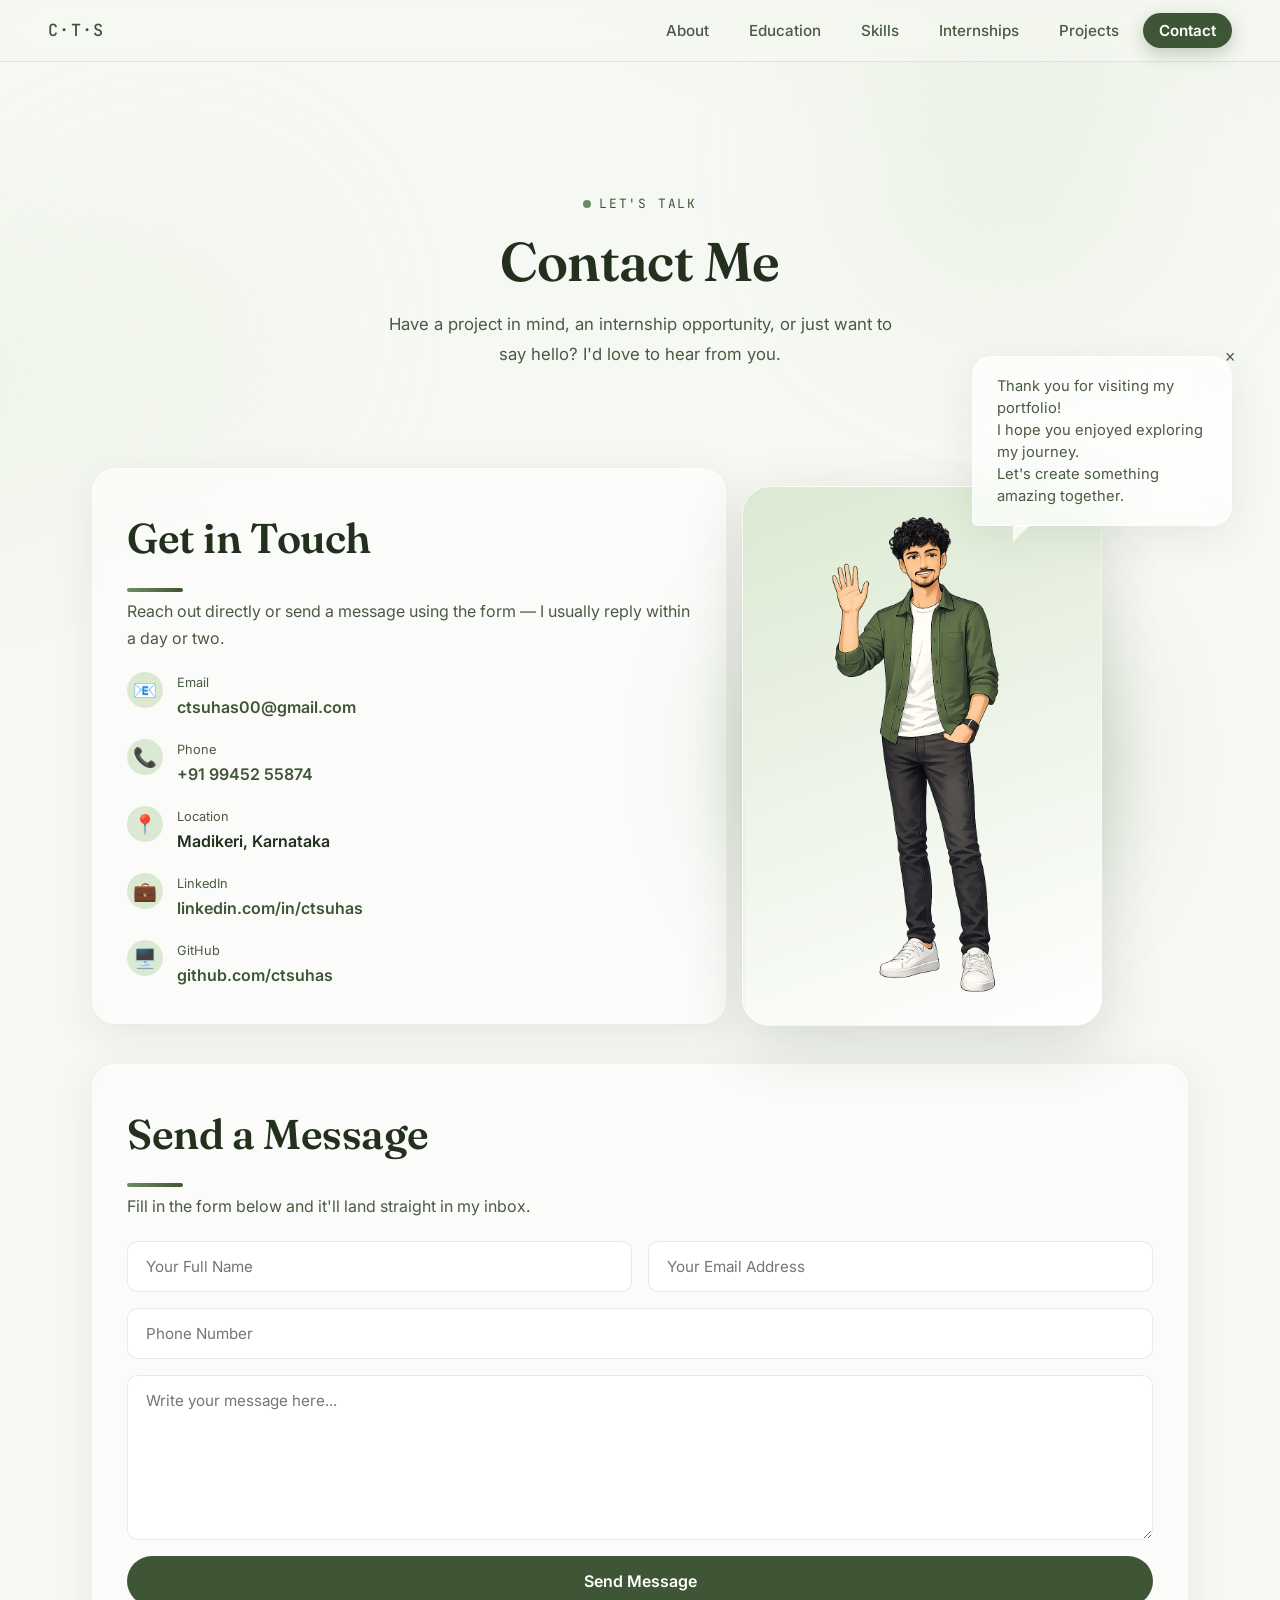
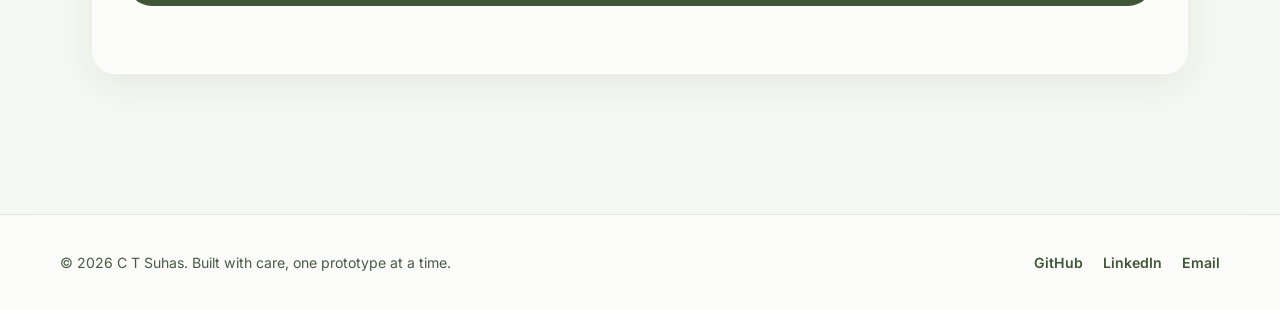
==== contact.html @ 62b06393 "Initial portfolio deployment" ====
<!DOCTYPE html>
<html lang="en">
<head>
<meta charset="UTF-8">
<meta name="viewport" content="width=device-width, initial-scale=1.0">
<meta name="description" content="Get in touch with C T Suhas.">
<title>Contact — C T Suhas</title>

<link rel="preconnect" href="https://fonts.googleapis.com">
<link rel="preconnect" href="https://fonts.gstatic.com" crossorigin>
<link href="https://fonts.googleapis.com/css2?family=Fraunces:opsz,wght@9..144,300;9..144,500;9..144,600;9..144,700&family=Inter:wght@300;400;500;600;700&family=JetBrains+Mono:wght@400;500&display=swap" rel="stylesheet">

<link rel="stylesheet" href="style.css">

<link rel="preload" as="image" href="assets/images/Contact%20Section.png">
</head>
<body>

<div class="scroll-progress" id="scrollProgress"></div>

<!-- FIXED NAVBAR -->
<nav class="navbar" id="navbar">
  <a href="index.html" class="logo">C·T·S</a>

  <button class="nav-toggle" id="navToggle" aria-label="Toggle navigation" aria-expanded="false">
    <span></span><span></span><span></span>
  </button>

  <ul class="nav-links" id="navLinks">
    <li><a href="index.html#about">About</a></li>
    <li><a href="index.html#education">Education</a></li>
    <li><a href="index.html#skills">Skills</a></li>
    <li><a href="index.html#internships">Internships</a></li>
    <li><a href="index.html#projects">Projects</a></li>
    <li><a href="contact.html" class="nav-cta active">Contact</a></li>
  </ul>
</nav>

<header class="hero" style="min-height:52vh; padding-top:150px;">
  <div class="hero-orbs" aria-hidden="true">
    <span class="orb orb-1"></span>
    <span class="orb orb-2"></span>
  </div>
  <div style="position:relative; z-index:1; text-align:center; max-width:700px; margin:0 auto;">
    <p class="eyebrow" style="justify-content:center;">Let's talk</p>
    <h1 class="hero-name" style="font-size:clamp(2.2rem, 5vw, 3.4rem);">Contact Me</h1>
    <p class="hero-intro" style="margin:0 auto;">
      Have a project in mind, an internship opportunity, or just want to say hello?
      I'd love to hear from you.
    </p>
  </div>
</header>

<main class="container" style="padding-bottom:80px;">
  <div class="contact-layout">

    <!-- ROW 1: contact details on the left, avatar illustration on the right -->
    <div class="contact-top-grid">

      <section class="contact-info-card reveal">
        <h2 class="section-title" style="margin-bottom:6px;">Get in Touch</h2>
        <p>Reach out directly or send a message using the form — I usually reply within a day or two.</p>

        <div class="contact-info-list">
          <div class="contact-info-item">
            <span class="contact-info-icon">📧</span>
            <div>
              <div style="font-size:0.8rem; color:var(--forest-soft);">Email</div>
              <a href="mailto:ctsuhas00@gmail.com">ctsuhas00@gmail.com</a>
            </div>
          </div>

          <div class="contact-info-item">
            <span class="contact-info-icon">📞</span>
            <div>
              <div style="font-size:0.8rem; color:var(--forest-soft);">Phone</div>
              <a href="tel:+919945255874">+91 99452 55874</a>
            </div>
          </div>

          <div class="contact-info-item">
            <span class="contact-info-icon">📍</span>
            <div>
              <div style="font-size:0.8rem; color:var(--forest-soft);">Location</div>
              <span style="font-weight:600;">Madikeri, Karnataka</span>
            </div>
          </div>

          <div class="contact-info-item">
            <span class="contact-info-icon">💼</span>
            <div>
              <div style="font-size:0.8rem; color:var(--forest-soft);">LinkedIn</div>
              <a href="https://linkedin.com/" target="_blank">linkedin.com/in/ctsuhas</a>
            </div>
          </div>

          <div class="contact-info-item">
            <span class="contact-info-icon">🖥️</span>
            <div>
              <div style="font-size:0.8rem; color:var(--forest-soft);">GitHub</div>
              <a href="https://github.com/" target="_blank">github.com/ctsuhas</a>
            </div>
          </div>
        </div>
      </section>

      <!-- CONTACT AVATAR SYSTEM — fully independent from the Hero avatar -->
      <div class="contact-avatar-col">
        <div class="contact-avatar" id="contactAvatar">
          <div class="contact-avatar-glow" aria-hidden="true"></div>

          <div class="contact-avatar-bubble" id="contactAvatarBubble" role="status" aria-live="polite">
            <div class="contact-avatar-bubble-float">
              <button class="contact-avatar-bubble-close" id="contactAvatarBubbleClose" aria-label="Close message">&times;</button>
              <p>Thank you for visiting my portfolio!<br>I hope you enjoyed exploring my journey.<br>Let's create something amazing together.</p>
            </div>
          </div>

          <div class="contact-avatar-frame">
            <img src="assets/images/Contact%20Section.png" class="contact-avatar-img" alt="C T Suhas illustrated avatar waving goodbye">
          </div>
        </div>

        <button class="contact-avatar-mobile-toggle" id="contactAvatarMobileToggle" aria-label="Show guide message">
          <img src="assets/images/Contact%20Section.png" alt="C T Suhas avatar" class="contact-avatar-mobile-img">
        </button>
      </div>

    </div>

    <!-- ROW 2: message form, full width -->
    <section class="contact-form-card full-width reveal">
      <h2 class="section-title" style="margin-bottom:6px;">Send a Message</h2>
      <p>Fill in the form below and it'll land straight in my inbox.</p>

      <form
        action="https://formspree.io/f/mdavabdr"
        method="POST"
        class="contact-form"
        id="contactForm">

        <div class="form-row">
          <input type="text" name="name" placeholder="Your Full Name" required>
          <input type="email" name="email" placeholder="Your Email Address" required>
        </div>

        <input type="tel" name="phone" placeholder="Phone Number" required>

        <textarea name="message" rows="7" placeholder="Write your message here..." required></textarea>

        <button type="submit">Send Message</button>
        <p class="form-status" id="formStatus"></p>
      </form>
    </section>

  </div>
</main>

<footer class="site-footer">
  <div class="footer-inner">
    <p>&copy; <span id="year"></span> C T Suhas. Built with care, one prototype at a time.</p>
    <div class="footer-socials">
      <a href="https://github.com/" target="_blank" aria-label="GitHub">GitHub</a>
      <a href="https://linkedin.com/" target="_blank" aria-label="LinkedIn">LinkedIn</a>
      <a href="mailto:ctsuhas00@gmail.com" aria-label="Email">Email</a>
    </div>
  </div>
</footer>

<button class="back-to-top" id="backToTop" aria-label="Back to top">↑</button>

<script src="script.js"></script>
<script>
  // Contact-form submit feedback (progressive enhancement — form still works without JS)
  const form = document.getElementById('contactForm');
  const status = document.getElementById('formStatus');
  if (form && status){
    form.addEventListener('submit', () => {
      status.textContent = 'Sending your message…';
    });
  }
</script>
</body>
</html>
---- style.css ----
/* =====================================================================
   C T SUHAS — PORTFOLIO
   Design tokens: soft sage green + off-white, subtle glassmorphism.
   Display face: Fraunces (editorial serif, used sparingly for headings)
   Body/UI face: Inter | Utility/label face: JetBrains Mono
===================================================================== */

:root{
  /* -- palette -- */
  --bg:            #F6F8F3;
  --bg-deep:       #EAF0E3;
  --surface:       #FFFFFF;
  --glass:         rgba(255,255,255,0.55);
  --glass-strong:  rgba(255,255,255,0.72);
  --glass-border:  rgba(255,255,255,0.65);

  --forest:        #22301D;   /* primary text */
  --forest-soft:   #4A5A43;   /* secondary text */
  --sage:          #6E8C63;   /* primary accent */
  --sage-deep:     #3F5636;   /* deep accent / hover */
  --sage-pale:     #DCE9D2;   /* pale fill */
  --sage-mist:     #EFF5E9;   /* faint fill */

  --line:          rgba(34,48,29,0.10);

  /* -- type -- */
  --font-display: 'Fraunces', serif;
  --font-body: 'Inter', sans-serif;
  --font-mono: 'JetBrains Mono', monospace;

  /* -- layout -- */
  --radius-lg: 24px;
  --radius-md: 16px;
  --radius-sm: 10px;
  --shadow-soft: 0 10px 40px rgba(34,48,29,0.08);
  --shadow-lift: 0 20px 60px rgba(34,48,29,0.14);
  --ease: cubic-bezier(0.22, 1, 0.36, 1);
}

/* =========================
   RESET & BASE
========================= */
*, *::before, *::after{
  margin:0; padding:0; box-sizing:border-box;
}

html{
  scroll-behavior:smooth;
}

body{
  font-family:var(--font-body);
  background:
    radial-gradient(1100px 600px at 85% -10%, var(--bg-deep) 0%, transparent 60%),
    radial-gradient(900px 500px at -10% 20%, var(--sage-mist) 0%, transparent 55%),
    var(--bg);
  color:var(--forest);
  line-height:1.7;
  -webkit-font-smoothing:antialiased;
  overflow-x:hidden;
}

img{ max-width:100%; display:block; }
a{ color:inherit; }
ul{ list-style:none; }

::selection{ background:var(--sage-pale); color:var(--forest); }

:focus-visible{
  outline:2px solid var(--sage-deep);
  outline-offset:3px;
  border-radius:4px;
}

@media (prefers-reduced-motion: reduce){
  *{ animation-duration:0.001ms !important; animation-iteration-count:1 !important; transition-duration:0.001ms !important; scroll-behavior:auto !important; }
}

h1,h2,h3,h4{
  font-family:var(--font-display);
  color:var(--forest);
  font-weight:600;
  letter-spacing:-0.01em;
}

p{ color:var(--forest-soft); }

/* =========================
   SCROLL PROGRESS BAR
========================= */
.scroll-progress{
  position:fixed;
  top:0; left:0;
  height:3px;
  width:0%;
  background:linear-gradient(90deg, var(--sage), var(--sage-deep));
  z-index:2000;
  transition:width 0.1s linear;
}

/* =========================
   NAVBAR
========================= */
.navbar{
  position:fixed;
  top:0; left:0; right:0;
  z-index:1000;
  display:flex;
  align-items:center;
  justify-content:space-between;
  padding:16px 48px;
  background:rgba(246,248,243,0.65);
  backdrop-filter:blur(16px) saturate(140%);
  -webkit-backdrop-filter:blur(16px) saturate(140%);
  border-bottom:1px solid var(--line);
  transition:padding 0.3s var(--ease), background 0.3s var(--ease), box-shadow 0.3s var(--ease);
}

.navbar.scrolled{
  padding:10px 48px;
  box-shadow:var(--shadow-soft);
}

.logo{
  font-family:var(--font-mono);
  font-weight:500;
  font-size:1.05rem;
  letter-spacing:0.08em;
  color:var(--sage-deep);
  text-decoration:none;
}

.nav-links{
  display:flex;
  align-items:center;
  gap:8px;
}

.nav-links li a{
  position:relative;
  text-decoration:none;
  font-weight:500;
  font-size:0.95rem;
  color:var(--forest-soft);
  padding:8px 16px;
  border-radius:100px;
  transition:color 0.25s var(--ease), background 0.25s var(--ease);
}

.nav-links li a:hover{
  color:var(--forest);
  background:var(--glass-strong);
}

.nav-links li a.active{
  color:var(--sage-deep);
  background:var(--sage-pale);
}

.nav-cta{
  background:var(--sage-deep) !important;
  color:#fff !important;
  font-weight:600 !important;
  box-shadow:0 6px 18px rgba(63,86,54,0.28);
}

.nav-cta:hover{
  background:var(--forest) !important;
  transform:translateY(-1px);
}

.nav-toggle{
  display:none;
  flex-direction:column;
  gap:5px;
  background:none;
  border:none;
  cursor:pointer;
  padding:6px;
}

.nav-toggle span{
  width:22px; height:2px;
  background:var(--forest);
  border-radius:2px;
  transition:0.3s var(--ease);
}

/* =========================
   HERO
========================= */
.hero{
  position:relative;
  min-height:100vh;
  display:flex;
  flex-direction:column;
  justify-content:center;
  padding:140px 48px 60px;
  overflow:hidden;
}

.hero-orbs{
  position:absolute;
  inset:0;
  z-index:0;
  pointer-events:none;
}

.orb{
  position:absolute;
  border-radius:50%;
  filter:blur(70px);
  opacity:0.55;
  animation:float 16s ease-in-out infinite;
}

.orb-1{
  width:420px; height:420px;
  background:radial-gradient(circle, var(--sage-pale), transparent 70%);
  top:-10%; right:5%;
}

.orb-2{
  width:340px; height:340px;
  background:radial-gradient(circle, var(--sage-mist), transparent 70%);
  bottom:-5%; left:0%;
  animation-delay:-6s;
}

.orb-3{
  width:260px; height:260px;
  background:radial-gradient(circle, rgba(110,140,99,0.25), transparent 70%);
  top:40%; left:40%;
  animation-delay:-10s;
}

@keyframes float{
  0%,100%{ transform:translate(0,0) scale(1); }
  50%{ transform:translate(30px,-30px) scale(1.08); }
}

.hero-inner{
  position:relative;
  z-index:1;
  max-width:1200px;
  margin:0 auto;
  width:100%;
  display:grid;
  grid-template-columns:1.15fr 0.85fr;
  gap:64px;
  align-items:center;
}

.eyebrow{
  font-family:var(--font-mono);
  font-size:0.8rem;
  letter-spacing:0.14em;
  text-transform:uppercase;
  color:var(--sage-deep);
  margin-bottom:18px;
  display:inline-flex;
  align-items:center;
  gap:8px;
}

.eyebrow::before{
  content:'';
  width:8px; height:8px;
  border-radius:50%;
  background:var(--sage);
  display:inline-block;
}

.hero-name{
  font-size:clamp(2.6rem, 6vw, 4.6rem);
  line-height:1.05;
  margin-bottom:20px;
}

.hero-role{
  font-family:var(--font-mono);
  font-size:1.15rem;
  color:var(--sage-deep);
  margin-bottom:26px;
  min-height:1.6em;
}

.cursor-blink{
  animation:blink 0.9s step-end infinite;
  color:var(--sage-deep);
}

@keyframes blink{
  50%{ opacity:0; }
}

.hero-intro{
  max-width:520px;
  font-size:1.05rem;
  line-height:1.75;
  color:var(--forest-soft);
  margin-bottom:38px;
}

.hero-actions{
  display:flex;
  flex-wrap:wrap;
  gap:14px;
  margin-bottom:52px;
}

.btn{
  display:inline-flex;
  align-items:center;
  justify-content:center;
  text-decoration:none;
  font-weight:600;
  font-size:0.95rem;
  padding:14px 28px;
  border-radius:100px;
  transition:transform 0.25s var(--ease), box-shadow 0.25s var(--ease), background 0.25s var(--ease), color 0.25s var(--ease);
}

.btn-primary{
  background:var(--sage-deep);
  color:#fff;
  box-shadow:0 12px 30px rgba(63,86,54,0.30);
}
.btn-primary:hover{ transform:translateY(-2px); box-shadow:0 16px 36px rgba(63,86,54,0.38); }

.btn-ghost{
  background:var(--glass-strong);
  color:var(--forest);
  border:1px solid var(--glass-border);
  backdrop-filter:blur(10px);
}
.btn-ghost:hover{ background:var(--surface); transform:translateY(-2px); }

.btn-outline{
  background:transparent;
  color:var(--sage-deep);
  border:1.5px solid var(--sage);
}
.btn-outline:hover{ background:var(--sage-pale); transform:translateY(-2px); }

.hero-stats{
  display:flex;
  flex-wrap:wrap;
  gap:34px;
}

.stat{
  display:flex;
  flex-direction:column;
  align-items:flex-start;
  gap:2px;
}

.stat-icon{
  font-size:1.3rem;
  line-height:1;
  margin-bottom:6px;
  display:block;
}

.stat-num{
  display:block;
  font-family:var(--font-display);
  font-size:2.2rem;
  font-weight:600;
  color:var(--sage-deep);
  letter-spacing:-0.01em;
}

.stat-num::after{
  content:'+';
  color:var(--sage);
}

.stat-label{
  font-size:0.82rem;
  color:var(--forest-soft);
  text-transform:uppercase;
  letter-spacing:0.05em;
}

.hero-visual{
  display:flex;
  justify-content:center;
  position:relative;
}

/* Decorative layer behind the hero avatar — subtle embedded-systems motifs
   in the existing sage palette. Purely ambient; never competes with the
   illustration for attention. */
.hero-visual-deco{
  position:absolute;
  inset:-8% -14%;
  z-index:0;
  pointer-events:none;
}

.deco-dots{
  position:absolute;
  right:2%;
  bottom:10%;
  width:64px; height:64px;
  background-image:radial-gradient(var(--sage) 1.6px, transparent 1.6px);
  background-size:12px 12px;
  opacity:0.28;
}

.deco-icon{
  position:absolute;
  color:var(--sage);
  opacity:0.32;
  animation:decoFloat 8s ease-in-out infinite;
}

.deco-chip{ width:34px; height:34px; top:8%; left:2%; animation-delay:-1s; }
.deco-code{ width:26px; height:26px; top:46%; left:-6%; animation-delay:-4s; }
.deco-gear{ width:30px; height:30px; bottom:24%; right:0%; animation-delay:-2.5s; }

@keyframes decoFloat{
  0%,100%{ transform:translateY(0) rotate(0deg); }
  50%{ transform:translateY(-10px) rotate(4deg); }
}

.deco-curve{
  position:absolute;
  top:12%;
  right:14%;
  width:70px; height:50px;
  border-left:1.5px dashed var(--sage);
  border-bottom:1.5px dashed var(--sage);
  border-radius:0 0 0 40px;
  opacity:0.25;
}

/* =====================================================================
   HERO AVATAR SYSTEM
   Fully independent of the Contact avatar below — different classes,
   different IDs, different behavior (this one docks into a floating
   assistant on scroll; Contact's never does). Editing anything in this
   block cannot affect the Contact avatar and vice versa.
===================================================================== */
.hero-avatar{
  position:absolute;
  left:-50%;
  top:-320px;
  bottom:60px;
  width:830px;
  transition:all 0.5s var(--ease);
  z-index:500;
}

/* Soft blurred glow behind the illustration, using the existing sage palette */
.hero-avatar-glow{
  position:absolute;
  left:60%;
  top:110%;
  width:90%;
  aspect-ratio:1/1;
  transform:translate(-50%, -50%);
  background:radial-gradient(circle, var(--sage-pale) 0%, var(--sage) 35%, transparent 72%);
  filter:blur(70px);
  opacity:0.55;
  z-index:0;
  pointer-events:none;
  animation:heroGlowPulse 7s ease-in-out infinite;
}

@keyframes heroGlowPulse{
  0%,100%{ opacity:0.45; transform:translate(-50%, -50%) scale(1); }
  50%{ opacity:0.6; transform:translate(-50%, -50%) scale(1.08); }
}

/* Transparent frame — no visible card/rectangle behind the illustration,
   it blends straight into the page as requested */
.hero-avatar-frame{
  position:relative;
  z-index:1;
  width:100%;
  aspect-ratio:2/2.7;
  overflow:hidden;
  animation:heroAvatarFloat 6s ease-in-out infinite;
}

.hero-avatar-img{
  width:100%;
  height:100%;
  object-fit:contain;
  object-position:center 8%;
}

@keyframes heroAvatarFloat{
  0%,100%{ transform:translateY(0); }
  50%{ transform:translateY(-8px); }
}

/* Docked / floating state — added by JS once the hero scrolls out of view */
.hero-avatar.is-docked{
  position:fixed;
  right:24px;
  bottom:104px;
  width:120px;
}

.hero-avatar.is-docked .hero-avatar-frame{
  aspect-ratio:1/1;
  border-radius:50%;
  background:linear-gradient(160deg, var(--sage-pale), var(--surface));
  box-shadow:var(--shadow-lift);
}

.hero-avatar.is-docked .hero-avatar-glow{
  opacity:0.4;
}

/* Speech bubble — sits beside the avatar's head (upper-right), premium
   glassmorphism, small tail pointing back at the avatar */
.hero-avatar-bubble{
  position:absolute;
  left:62%;
  top:14%;
  z-index:600;
  width:270px;
  background:var(--glass-strong);
  backdrop-filter:blur(16px) saturate(140%);
  -webkit-backdrop-filter:blur(16px) saturate(140%);
  border:1px solid var(--glass-border);
  border-radius:26px 26px 26px 6px;
  padding:20px 26px;
  box-shadow:var(--shadow-soft);
  font-size:1rem;
  line-height:1.5;
  color:var(--forest);
  opacity:0;
  transform:translateY(10px);
  transition:opacity 0.4s var(--ease), transform 0.4s var(--ease);
  pointer-events:none;
}

.hero-avatar-bubble.is-visible{
  opacity:1;
  transform:translateY(0);
  pointer-events:auto;
}

.hero-avatar-bubble::after{
  content:'';
  position:absolute;
  left:30px;
  bottom:-17px;
  width:16px; height:16px;
  background:inherit;
  border-left:1px solid var(--glass-border);
  border-top:1px solid var(--glass-border);
  clip-path:polygon(0 0, 100% 0, 0 100%);
}

@keyframes heroBubbleFloat{
  0%,100%{ transform:translateY(0); }
  50%{ transform:translateY(-5px); }
}

.hero-avatar-bubble.is-visible .hero-avatar-bubble-float{
  animation:heroBubbleFloat 5.5s ease-in-out infinite;
}

.hero-avatar-bubble-close{
  position:absolute;
  top:-10px; right:-10px;
  background:none;
  border:none;
  font-size:1.2rem;
  line-height:1;
  color:var(--forest-soft);
  cursor:pointer;
  padding:2px 6px;
}

.hero-avatar-bubble-close:hover{ color:var(--forest); }

/* Mobile circular toggle button — replaces the full illustration on small screens */
.hero-avatar-mobile-toggle{
  display:none;
  position:fixed;
  right:20px;
  bottom:88px;
  width:56px; height:56px;
  border-radius:50%;
  border:2px solid var(--surface);
  background:var(--sage-pale);
  box-shadow:var(--shadow-lift);
  overflow:hidden;
  padding:0;
  cursor:pointer;
  z-index:900;
}

.hero-avatar-mobile-img{
  width:100%;
  height:100%;
  object-fit:cover;
  object-position:center 8%;
}

@media (prefers-reduced-motion: reduce){
  .hero-avatar.is-docked{ animation:none; }
  .hero-avatar-frame{ animation:none; }
  .hero-avatar-glow{ animation:none; }
  .hero-avatar-bubble-float{ animation:none; }
  .hero-avatar-bubble{ transition:opacity 0.2s linear; transform:none !important; }
}

/* =====================================================================
   CONTACT AVATAR SYSTEM
   Fully independent of the Hero avatar above. This one never docks or
   floats — it's a fixed illustration inline in the Contact layout, and
   its speech bubble sits above it so it can never overlap the info
   card or the form beside it.
===================================================================== */
.contact-avatar{
  position:absolute;
  width:170%;
  left:58%;
  top:54%;
}

.contact-avatar-glow{
  position:absolute;
  left:50%;
  top:50%;
  width:110%;
  aspect-ratio:1/1;
  transform:translate(-50%, -50%);
  background:radial-gradient(circle, var(--sage-pale) 0%, var(--sage) 35%, transparent 72%);
  filter:blur(60px);
  opacity:0.5;
  z-index:0;
  pointer-events:none;
  animation:contactGlowPulse 7s ease-in-out infinite;
}

@keyframes contactGlowPulse{
  0%,100%{ opacity:0.4; transform:translate(-50%, -50%) scale(1); }
  50%{ opacity:0.55; transform:translate(-50%, -50%) scale(1.06); }
}

.contact-avatar-frame{
  position:relative;
  z-index:1;
  width:100%;
  aspect-ratio:2/3;
  border-radius:28px;
  background:linear-gradient(160deg, var(--sage-pale), var(--surface));
  border:1px solid var(--glass-border);
  box-shadow:var(--shadow-lift);
  overflow:hidden;
  animation:contactAvatarFloat 6s ease-in-out infinite;
}

.contact-avatar-img{
  width:100%;
  height:100%;
  object-fit:contain;
  object-position:center bottom;
}

@keyframes contactAvatarFloat{
  0%,100%{ transform:translateY(0); }
  50%{ transform:translateY(-8px); }
}

/* Speech bubble — sits ABOVE the avatar (never to the side), so at any
   column width it can never reach into the info card or form next to it */
.contact-avatar-bubble{
  position:absolute;
  left:100%;
  bottom:calc(90% + 14px);
  transform:translate(-50%, 8px);
  z-index:600;
  width:min(260px, 100%);
  background:var(--glass-strong);
  backdrop-filter:blur(16px) saturate(140%);
  -webkit-backdrop-filter:blur(16px) saturate(140%);
  border:1px solid var(--glass-border);
  border-radius:20px 20px 20px 6px;
  padding:18px 24px;
  box-shadow:var(--shadow-soft);
  font-size:0.92rem;
  line-height:1.5;
  color:var(--forest);
  opacity:0;
  transition:opacity 0.4s var(--ease), transform 0.4s var(--ease);
  pointer-events:none;
}

.contact-avatar-bubble.is-visible{
  opacity:1;
  transform:translate(-50%, 0);
  pointer-events:auto;
}

.contact-avatar-bubble::after{
  content:'';
  position:absolute;
  left:40px;
  bottom:-17px;
  width:16px; height:16px;
  background:inherit;
  border-right:1px solid var(--glass-border);
  border-bottom:1px solid var(--glass-border);
  clip-path:polygon(100% 0, 100% 100%, 0 100%);
  transform: rotate(180deg);
}

@keyframes contactBubbleFloat{
  0%,100%{ transform:translateY(0); }
  50%{ transform:translateY(-5px); }
}

.contact-avatar-bubble.is-visible .contact-avatar-bubble-float{
  animation:contactBubbleFloat 5.5s ease-in-out infinite;
}

.contact-avatar-bubble-close{
  position:absolute;
  top:-10px; right:-10px;
  background:none;
  border:none;
  font-size:1.1rem;
  line-height:1;
  color:var(--forest-soft);
  cursor:pointer;
  padding:2px 6px;
}

.contact-avatar-bubble-close:hover{ color:var(--forest); }

.contact-avatar-mobile-toggle{
  display:none;
  width:56px; height:56px;
  border-radius:50%;
  border:2px solid var(--surface);
  background:var(--sage-pale);
  box-shadow:var(--shadow-lift);
  overflow:hidden;
  padding:0;
  cursor:pointer;
  margin:16px auto 0;
}

.contact-avatar-mobile-img{
  width:100%;
  height:100%;
  object-fit:cover;
  object-position:center 22%;
}

@media (prefers-reduced-motion: reduce){
  .contact-avatar-frame{ animation:none; }
  .contact-avatar-glow{ animation:none; }
  .contact-avatar-bubble-float{ animation:none; }
  .contact-avatar-bubble{ transition:opacity 0.2s linear; transform:none !important; }
}

.scroll-cue{
  position:relative;
  z-index:1;
  margin:40px auto 0;
  width:26px; height:42px;
  border:2px solid var(--sage);
  border-radius:20px;
  display:flex;
  justify-content:center;
  padding-top:8px;
}

.scroll-cue span{
  width:4px; height:8px;
  background:var(--sage-deep);
  border-radius:4px;
  animation:scrollDown 1.6s ease-in-out infinite;
}

@keyframes scrollDown{
  0%{ opacity:1; transform:translateY(0); }
  100%{ opacity:0; transform:translateY(14px); }
}

/* =========================
   MAIN / SECTIONS
========================= */
.container{
  max-width:1160px;
  margin:0 auto;
  padding:0 32px;
}

.section{
  padding:110px 0 40px;
  scroll-margin-top:90px;
}

.section-eyebrow{
  font-family:var(--font-mono);
  font-size:0.78rem;
  letter-spacing:0.12em;
  text-transform:uppercase;
  color:var(--sage);
  margin-bottom:10px;
}

.section-title{
  font-size:clamp(1.8rem, 3.4vw, 2.6rem);
  margin-bottom:46px;
  position:relative;
  display:inline-block;
}

.section-title::after{
  content:'';
  display:block;
  width:56px; height:4px;
  border-radius:4px;
  background:linear-gradient(90deg, var(--sage), var(--sage-deep));
  margin-top:14px;
}

/* reveal-on-scroll base state */
.reveal{
  opacity:0;
  transform:translateY(28px);
  transition:opacity 0.7s var(--ease), transform 0.7s var(--ease);
}
.reveal.is-visible{
  opacity:1;
  transform:translateY(0);
}

/* =========================
   ABOUT CARDS
========================= */
.about-grid{
  display:grid;
  grid-template-columns:repeat(2, 1fr);
  gap:24px;
}

.about-card{
  background:var(--glass);
  backdrop-filter:blur(18px) saturate(140%);
  -webkit-backdrop-filter:blur(18px) saturate(140%);
  border:1px solid var(--glass-border);
  border-radius:var(--radius-lg);
  padding:34px;
  box-shadow:var(--shadow-soft);
  transition:transform 0.35s var(--ease), box-shadow 0.35s var(--ease);
}

.about-card:hover{
  transform:translateY(-6px);
  box-shadow:var(--shadow-lift);
}

.about-icon{
  font-size:1.8rem;
  margin-bottom:14px;
}

.about-card h3{
  font-size:1.25rem;
  margin-bottom:10px;
}

/* =========================
   TIMELINE (EDUCATION)
========================= */
.timeline{
  position:relative;
  padding-left:36px;
}

.timeline::before{
  content:'';
  position:absolute;
  left:6px; top:6px; bottom:6px;
  width:2px;
  background:linear-gradient(var(--sage), var(--sage-pale));
}

.timeline-item{
  position:relative;
  margin-bottom:20px;
}

.timeline-dot{
  position:absolute;
  left:-36px; top:22px;
  width:14px; height:14px;
  border-radius:50%;
  background:var(--sage-deep);
  box-shadow:0 0 0 5px var(--sage-mist);
}

.timeline-header{
  width:100%;
  display:flex;
  align-items:center;
  justify-content:space-between;
  gap:18px;
  text-align:left;
  background:var(--glass);
  backdrop-filter:blur(14px);
  border:1px solid var(--glass-border);
  border-radius:var(--radius-md);
  padding:20px 26px;
  cursor:pointer;
  font-family:inherit;
  transition:background 0.3s var(--ease), box-shadow 0.3s var(--ease);
}

.timeline-header:hover{
  background:var(--surface);
  box-shadow:var(--shadow-soft);
}

.timeline-header h3{
  font-size:1.1rem;
  margin-bottom:2px;
}

.timeline-sub{
  font-size:0.9rem;
  color:var(--forest-soft);
}

.timeline-meta{
  font-family:var(--font-mono);
  font-size:0.82rem;
  color:var(--sage-deep);
  white-space:nowrap;
}

.chevron{
  font-size:1.2rem;
  color:var(--sage-deep);
  transition:transform 0.3s var(--ease);
}

.timeline-header[aria-expanded="true"] .chevron{
  transform:rotate(180deg);
}

.timeline-body{
  max-height:0;
  overflow:hidden;
  transition:max-height 0.45s var(--ease);
}

.timeline-body-inner{
  padding:20px 26px;
  background:var(--surface);
  border:1px solid var(--line);
  border-top:none;
  border-radius:0 0 var(--radius-md) var(--radius-md);
}

.timeline-body-inner p{
  margin-bottom:8px;
}

/* =========================
   SKILLS CARDS
========================= */
.skills-grid{
  display:grid;
  grid-template-columns:repeat(auto-fit, minmax(230px, 1fr));
  gap:22px;
}

.skill-card{
  background:var(--glass);
  backdrop-filter:blur(16px);
  border:1px solid var(--glass-border);
  border-radius:var(--radius-md);
  padding:26px;
  box-shadow:var(--shadow-soft);
  transition:transform 0.3s var(--ease), box-shadow 0.3s var(--ease), background 0.3s var(--ease);
}

.skill-card:hover{
  transform:translateY(-6px) scale(1.02);
  box-shadow:var(--shadow-lift);
  background:var(--surface);
}

.skill-card-head{
  display:flex;
  align-items:center;
  gap:12px;
  margin-bottom:16px;
}

.skill-icon{ font-size:1.4rem; }

.skill-card h3{ font-size:1.05rem; }

.skill-text{ font-size:0.92rem; }

.skill-tags{
  display:flex;
  flex-wrap:wrap;
  gap:8px;
}

.skill-tags span{
  font-family:var(--font-mono);
  font-size:0.76rem;
  background:var(--sage-pale);
  color:var(--sage-deep);
  padding:6px 12px;
  border-radius:100px;
}

/* =========================
   EXPANDABLE CARDS (Internships / Activities)
========================= */
.cards-stack{
  display:flex;
  flex-direction:column;
  gap:18px;
}

.expand-card{
  background:var(--glass);
  backdrop-filter:blur(16px);
  border:1px solid var(--glass-border);
  border-radius:var(--radius-md);
  overflow:hidden;
  box-shadow:var(--shadow-soft);
}

.expand-header{
  width:100%;
  display:flex;
  align-items:center;
  justify-content:space-between;
  gap:18px;
  text-align:left;
  background:none;
  border:none;
  padding:22px 26px;
  cursor:pointer;
  font-family:inherit;
}

.expand-header h3{ font-size:1.1rem; margin-bottom:2px; }
.expand-sub{ font-size:0.9rem; color:var(--forest-soft); }

.expand-meta{
  font-family:var(--font-mono);
  font-size:0.82rem;
  color:var(--sage-deep);
  white-space:nowrap;
}

.expand-body{
  max-height:0;
  overflow:hidden;
  transition:max-height 0.45s var(--ease);
}

.expand-body-inner{
  padding:0 26px 26px;
}

.expand-body-inner h4{
  font-size:0.95rem;
  color:var(--sage-deep);
  margin:14px 0 6px;
}

.expand-body-inner h4:first-child{ margin-top:0; }

.expand-body-inner ul{
  padding-left:20px;
  margin-bottom:6px;
}

.expand-body-inner ul li{
  list-style:disc;
  color:var(--forest-soft);
  margin-bottom:4px;
}

.expand-body-inner .skill-tags{ margin-bottom:6px; }

/* =========================
   PROJECTS — one full-width row per project, fixed height, no images
========================= */
.projects-list{
  display:flex;
  flex-direction:column;
  gap:22px;
}

.project-row{
  background:var(--glass);
  backdrop-filter:blur(16px) saturate(140%);
  border:1px solid var(--glass-border);
  border-radius:var(--radius-lg);
  box-shadow:var(--shadow-soft);
  padding:32px 36px;
  display:grid;
  grid-template-columns:1fr auto;
  grid-template-rows:auto auto auto 1fr auto;
  gap:0 28px;
  transition:transform 0.3s var(--ease), box-shadow 0.3s var(--ease), border-color 0.3s var(--ease);
  height:100%;
}

.project-row:hover{
  transform:translateY(-4px);
  box-shadow:var(--shadow-lift);
  border-color:var(--sage);
}

.project-row-head{
  grid-column:1 / 2;
  grid-row:1;
  display:flex;
  align-items:baseline;
  gap:14px;
  flex-wrap:wrap;
}

.project-row-head h3{
  font-size:1.35rem;
}

.project-status{
  font-family:var(--font-mono);
  font-size:0.72rem;
  font-weight:500;
  text-transform:uppercase;
  letter-spacing:0.06em;
  padding:5px 12px;
  border-radius:100px;
  white-space:nowrap;
}

.status-completed{
  background:var(--sage-pale);
  color:var(--sage-deep);
}

.status-progress{
  background:#F3ECD2;
  color:#7A6A2E;
}

.project-meta{
  grid-column:2 / 3;
  grid-row:1;
  align-self:start;
  font-family:var(--font-mono);
  font-size:0.82rem;
  color:var(--forest-soft);
  white-space:nowrap;
}

.project-desc{
  grid-column:1 / 3;
  grid-row:2;
  font-size:0.98rem;
  margin:10px 0 16px;
  max-width:760px;
}

.project-tags{
  grid-column:1 / 3;
  grid-row:3;
  display:flex;
  flex-wrap:wrap;
  gap:8px;
  margin-bottom:18px;
}

.project-features{
  grid-column:1 / 3;
  grid-row:4;
  display:grid;
  grid-template-columns:repeat(auto-fit, minmax(200px, 1fr));
  gap:8px 20px;
  margin-bottom:22px;
  align-content:start;
}

.project-features li{
  list-style:none;
  font-size:0.9rem;
  color:var(--forest-soft);
  display:flex;
  align-items:flex-start;
  gap:8px;
}

.project-features li::before{
  content:'✓';
  color:var(--sage-deep);
  font-weight:700;
  flex-shrink:0;
}

.project-explore{
  grid-column:1 / 3;
  grid-row:5;
  align-self:end;
  justify-self:start;
  display:inline-flex;
  align-items:center;
  gap:8px;
  text-decoration:none;
  font-weight:600;
  font-size:0.92rem;
  color:#fff;
  background:var(--sage-deep);
  padding:13px 26px;
  border-radius:100px;
  box-shadow:0 10px 26px rgba(63,86,54,0.28);
  transition:transform 0.25s var(--ease), box-shadow 0.25s var(--ease), background 0.25s var(--ease);
}

.project-explore:hover{
  background:var(--forest);
  transform:translateY(-2px);
  box-shadow:0 14px 32px rgba(63,86,54,0.36);
}

/* =========================
   PROJECT DETAIL PAGES
========================= */
.project-hero{
  position:relative;
  min-height:56vh;
  display:flex;
  flex-direction:column;
  justify-content:center;
  padding:150px 32px 60px;
  overflow:hidden;
  text-align:center;
}

.project-hero-inner{
  position:relative;
  z-index:1;
  max-width:820px;
  margin:0 auto;
}

.project-hero .project-meta-row{
  display:flex;
  justify-content:center;
  flex-wrap:wrap;
  gap:12px;
  margin-top:18px;
}

.project-hero .project-tags{
  justify-content:center;
  margin-top:20px;
}

.detail-section{
  padding:56px 0;
  border-top:1px solid var(--line);
  scroll-margin-top:100px;
}

.detail-section:first-of-type{ border-top:none; }

.detail-section h2{
  font-size:1.7rem;
  margin-bottom:20px;
}

.detail-grid{
  display:grid;
  grid-template-columns:repeat(2, 1fr);
  gap:24px;
}

.detail-card{
  background:var(--glass);
  backdrop-filter:blur(14px);
  border:1px solid var(--glass-border);
  border-radius:var(--radius-md);
  padding:26px;
  box-shadow:var(--shadow-soft);
}

.detail-card h3{
  font-size:1.05rem;
  margin-bottom:10px;
  color:var(--sage-deep);
}

.tech-pill-group{
  display:flex;
  flex-wrap:wrap;
  gap:8px;
}

.placeholder-box{
  border:1.5px dashed var(--sage);
  border-radius:var(--radius-md);
  background:var(--sage-mist);
  padding:48px 24px;
  text-align:center;
  color:var(--forest-soft);
  font-size:0.92rem;
}

.placeholder-box .placeholder-icon{
  font-size:1.8rem;
  display:block;
  margin-bottom:10px;
}

.placeholder-gallery-grid{
  display:grid;
  grid-template-columns:repeat(auto-fit, minmax(160px, 1fr));
  gap:16px;
}

.placeholder-gallery-grid .placeholder-box{
  padding:32px 16px;
  aspect-ratio:4/3;
  display:flex;
  flex-direction:column;
  align-items:center;
  justify-content:center;
}

.results-list li{
  list-style:none;
  padding-left:26px;
  position:relative;
  margin-bottom:10px;
  color:var(--forest-soft);
}

.results-list li::before{
  content:'→';
  position:absolute;
  left:0;
  color:var(--sage-deep);
  font-weight:700;
}

.back-portfolio-wrap{
  text-align:center;
  padding:20px 0 70px;
}

.back-portfolio-btn{
  display:inline-flex;
  align-items:center;
  gap:8px;
  text-decoration:none;
  font-weight:600;
  font-size:0.95rem;
  color:var(--sage-deep);
  background:var(--glass-strong);
  border:1px solid var(--glass-border);
  padding:13px 28px;
  border-radius:100px;
  transition:transform 0.25s var(--ease), background 0.25s var(--ease);
}

.back-portfolio-btn:hover{
  background:var(--surface);
  transform:translateY(-2px);
}

/* =========================
   LIGHTBOX
========================= */
.lightbox{
  position:fixed;
  inset:0;
  background:rgba(20,26,17,0.86);
  backdrop-filter:blur(6px);
  display:flex;
  align-items:center;
  justify-content:center;
  z-index:3000;
  opacity:0;
  visibility:hidden;
  transition:opacity 0.3s var(--ease), visibility 0.3s var(--ease);
}

.lightbox.is-open{
  opacity:1;
  visibility:visible;
}

.lightbox-image{
  max-width:88vw;
  max-height:82vh;
  border-radius:var(--radius-md);
  box-shadow:0 30px 80px rgba(0,0,0,0.5);
}

.lightbox-close,
.lightbox-nav{
  position:absolute;
  background:var(--glass-strong);
  backdrop-filter:blur(10px);
  border:1px solid rgba(255,255,255,0.3);
  color:var(--forest);
  cursor:pointer;
  border-radius:50%;
  display:flex;
  align-items:center;
  justify-content:center;
  transition:background 0.25s var(--ease), transform 0.25s var(--ease);
}

.lightbox-close{
  top:24px; right:24px;
  width:44px; height:44px;
  font-size:1.6rem;
}

.lightbox-nav{
  top:50%;
  transform:translateY(-50%);
  width:50px; height:50px;
  font-size:1.1rem;
}

.lightbox-prev{ left:20px; }
.lightbox-next{ right:20px; }

.lightbox-close:hover,
.lightbox-nav:hover{
  background:var(--surface);
  transform:translateY(-50%) scale(1.08);
}
.lightbox-close:hover{ transform:scale(1.08); }

/* =========================
   FOOTER
========================= */
.site-footer{
  margin-top:60px;
  padding:36px 32px;
  border-top:1px solid var(--line);
  background:var(--glass);
  backdrop-filter:blur(14px);
}

.footer-inner{
  max-width:1160px;
  margin:0 auto;
  display:flex;
  flex-wrap:wrap;
  align-items:center;
  justify-content:space-between;
  gap:14px;
}

.footer-inner p{
  font-size:0.88rem;
}

.footer-socials{
  display:flex;
  gap:20px;
}

.footer-socials a{
  text-decoration:none;
  font-size:0.88rem;
  font-weight:600;
  color:var(--sage-deep);
  transition:color 0.25s var(--ease);
}

.footer-socials a:hover{ color:var(--forest); }

.back-to-top{
  position:fixed;
  right:28px; bottom:28px;
  width:48px; height:48px;
  border-radius:50%;
  background:var(--sage-deep);
  color:#fff;
  border:none;
  font-size:1.2rem;
  cursor:pointer;
  box-shadow:0 10px 30px rgba(63,86,54,0.35);
  opacity:0;
  visibility:hidden;
  transform:translateY(10px);
  transition:opacity 0.3s var(--ease), transform 0.3s var(--ease), background 0.3s var(--ease);
  z-index:900;
}

.back-to-top.is-visible{
  opacity:1;
  visibility:visible;
  transform:translateY(0);
}

.back-to-top:hover{ background:var(--forest); }

/* =========================
   CONTACT PAGE
========================= */

/* Outer layout for this page only: a top row (info + avatar) stacked
   above a full-width message-form row */
.contact-layout{
  display:flex;
  flex-direction:column;
  gap:40px;
}

/* Top row: contact details on the left, avatar illustration on the right */
.contact-top-grid{
  display:grid;
  grid-template-columns:1.2fr 0.8fr;
  gap:40px;
  align-items:stretch;
}

.contact-avatar-col{
  display:flex;
  flex-direction:column;
  align-items:center;
  justify-content:flex-start;
  height:100%;
  /* Matches the glass card's internal padding so the avatar's top edge
     lines up with the top of the "Get in Touch" heading, not the card edge */
  padding-top:34px;
}

.contact-avatar-col .contact-avatar{
  width:100%;
  max-width:360px;
}

/* Bottom row: message form spans the full width of the section */
.contact-form-card.full-width{
  width:100%;
}

.contact-info-card,
.contact-form-card{
  background:var(--glass);
  backdrop-filter:blur(18px);
  border:1px solid var(--glass-border);
  border-radius:var(--radius-lg);
  padding:34px;
  box-shadow:var(--shadow-soft);
}

.contact-info-list{
  display:flex;
  flex-direction:column;
  gap:18px;
  margin-top:20px;
}

.contact-info-item{
  display:flex;
  align-items:flex-start;
  gap:14px;
}

.contact-info-icon{
  font-size:1.2rem;
  width:36px; height:36px;
  border-radius:50%;
  background:var(--sage-pale);
  display:flex;
  align-items:center;
  justify-content:center;
  flex-shrink:0;
}

.contact-info-item a{
  text-decoration:none;
  color:var(--sage-deep);
  font-weight:600;
}

.contact-info-item a:hover{ color:var(--forest); }

.contact-form{
  display:flex;
  flex-direction:column;
  gap:16px;
  margin-top:20px;
}

.form-row{
  display:grid;
  grid-template-columns:1fr 1fr;
  gap:16px;
}

.contact-form input,
.contact-form textarea{
  width:100%;
  padding:15px 18px;
  border:1px solid var(--line);
  border-radius:var(--radius-sm);
  background:var(--surface);
  font-size:0.95rem;
  font-family:inherit;
  color:var(--forest);
  transition:border-color 0.25s var(--ease), box-shadow 0.25s var(--ease);
}

.contact-form input:focus,
.contact-form textarea:focus{
  outline:none;
  border-color:var(--sage);
  box-shadow:0 0 0 4px var(--sage-mist);
}

.contact-form textarea{ resize:vertical; min-height:140px; }

.contact-form button{
  background:var(--sage-deep);
  color:#fff;
  border:none;
  padding:15px;
  border-radius:100px;
  cursor:pointer;
  font-size:1rem;
  font-weight:600;
  font-family:inherit;
  transition:background 0.25s var(--ease), transform 0.25s var(--ease);
}

.contact-form button:hover{
  background:var(--forest);
  transform:translateY(-2px);
}

.form-status{
  font-size:0.88rem;
  color:var(--sage-deep);
  min-height:1.2em;
}

/* =========================
   RESPONSIVE
========================= */
@media (max-width:1024px){
  .hero-inner{ grid-template-columns:1fr; text-align:center; }
  .hero-copy{ order:2; }
  .hero-visual{ order:1; margin-bottom:20px; }
  .hero-actions, .hero-stats{ justify-content:center; }
  .hero-intro{ margin-left:auto; margin-right:auto; }
  .about-grid{ grid-template-columns:1fr; }
  .contact-top-grid{ grid-template-columns:1fr; }
  .contact-avatar-col{ order:-1; padding-top:0; }
  .contact-avatar-col .contact-avatar{ max-width:260px; }
  .detail-grid{ grid-template-columns:1fr; }
  .hero-avatar{ width:260px; }
  .hero-avatar.is-docked{ width:100px; }

  .hero-avatar-bubble{
    left:50%;
    top:-18px;
    transform:translate(-50%, 10px);
  }
  .hero-avatar-bubble.is-visible{
    transform:translate(-50%, 0);
  }
  .hero-avatar-bubble::after{
    left:10%;
    transform:translateX(-50%);
  }
}

@media (max-width:768px){
  .navbar{ padding:14px 20px; }
  .nav-toggle{ display:flex; }

  .nav-links{
    position:fixed;
    top:64px; right:20px; left:20px;
    flex-direction:column;
    align-items:stretch;
    background:var(--glass-strong);
    backdrop-filter:blur(20px);
    border:1px solid var(--glass-border);
    border-radius:var(--radius-md);
    padding:14px;
    box-shadow:var(--shadow-lift);
    gap:4px;
    max-height:0;
    overflow:hidden;
    opacity:0;
    transition:max-height 0.4s var(--ease), opacity 0.3s var(--ease);
  }

  .nav-links.is-open{
    max-height:400px;
    opacity:1;
  }

  .nav-links li a{ display:block; text-align:center; padding:12px; }

  .hero{ padding:120px 20px 40px; }
  .container{ padding:0 20px; }
  .section{ padding:80px 0 20px; scroll-margin-top:90px; }

  .hero-stats{ gap:24px; flex-wrap:wrap; }

  .form-row{ grid-template-columns:1fr; }

  .footer-inner{ flex-direction:column; text-align:center; }

  .back-to-top{ right:18px; bottom:18px; width:42px; height:42px; }

  .project-row{
    grid-template-columns:1fr;
    padding:26px;
  }
  .project-meta{
    grid-column:1 / 2;
    grid-row:auto;
    margin-top:4px;
  }
  .project-desc, .project-tags, .project-features, .project-explore{
    grid-column:1 / 2;
  }

  .project-hero{ padding:130px 20px 40px; min-height:auto; }

  /* Hero avatar collapses into a single floating button on mobile.
     The Contact avatar (never docked to begin with) just stays visible
     inline, sized down — see the contact-avatar-col rules below. */
  .hero-avatar{
    position:fixed !important;
    right:20px;
    bottom:88px;
    width:56px;
    margin:0;
    animation:none;
  }
  .hero-avatar-frame{ display:none; }
  .hero-avatar-mobile-toggle{ display:block; }

  .hero-avatar-bubble{
    right:auto;
    left:auto;
    bottom:64px;
    top:auto;
    transform:translateY(8px);
    max-width:min(240px, calc(100vw - 96px));
  }
  .hero-avatar-bubble.is-visible{ transform:translateY(0); }
  .hero-avatar-bubble::after{ display:none; }

  /* Contact page: keep the illustration visible, just sized down */
  .contact-avatar-col{ padding-top:0; }
  .contact-avatar-col .contact-avatar{ max-width:220px; margin:0 auto; }
}

@media (max-width:480px){
  .hero-name{ font-size:2.2rem; }
  .btn{ width:100%; }
  .hero-actions{ flex-direction:column; }
}
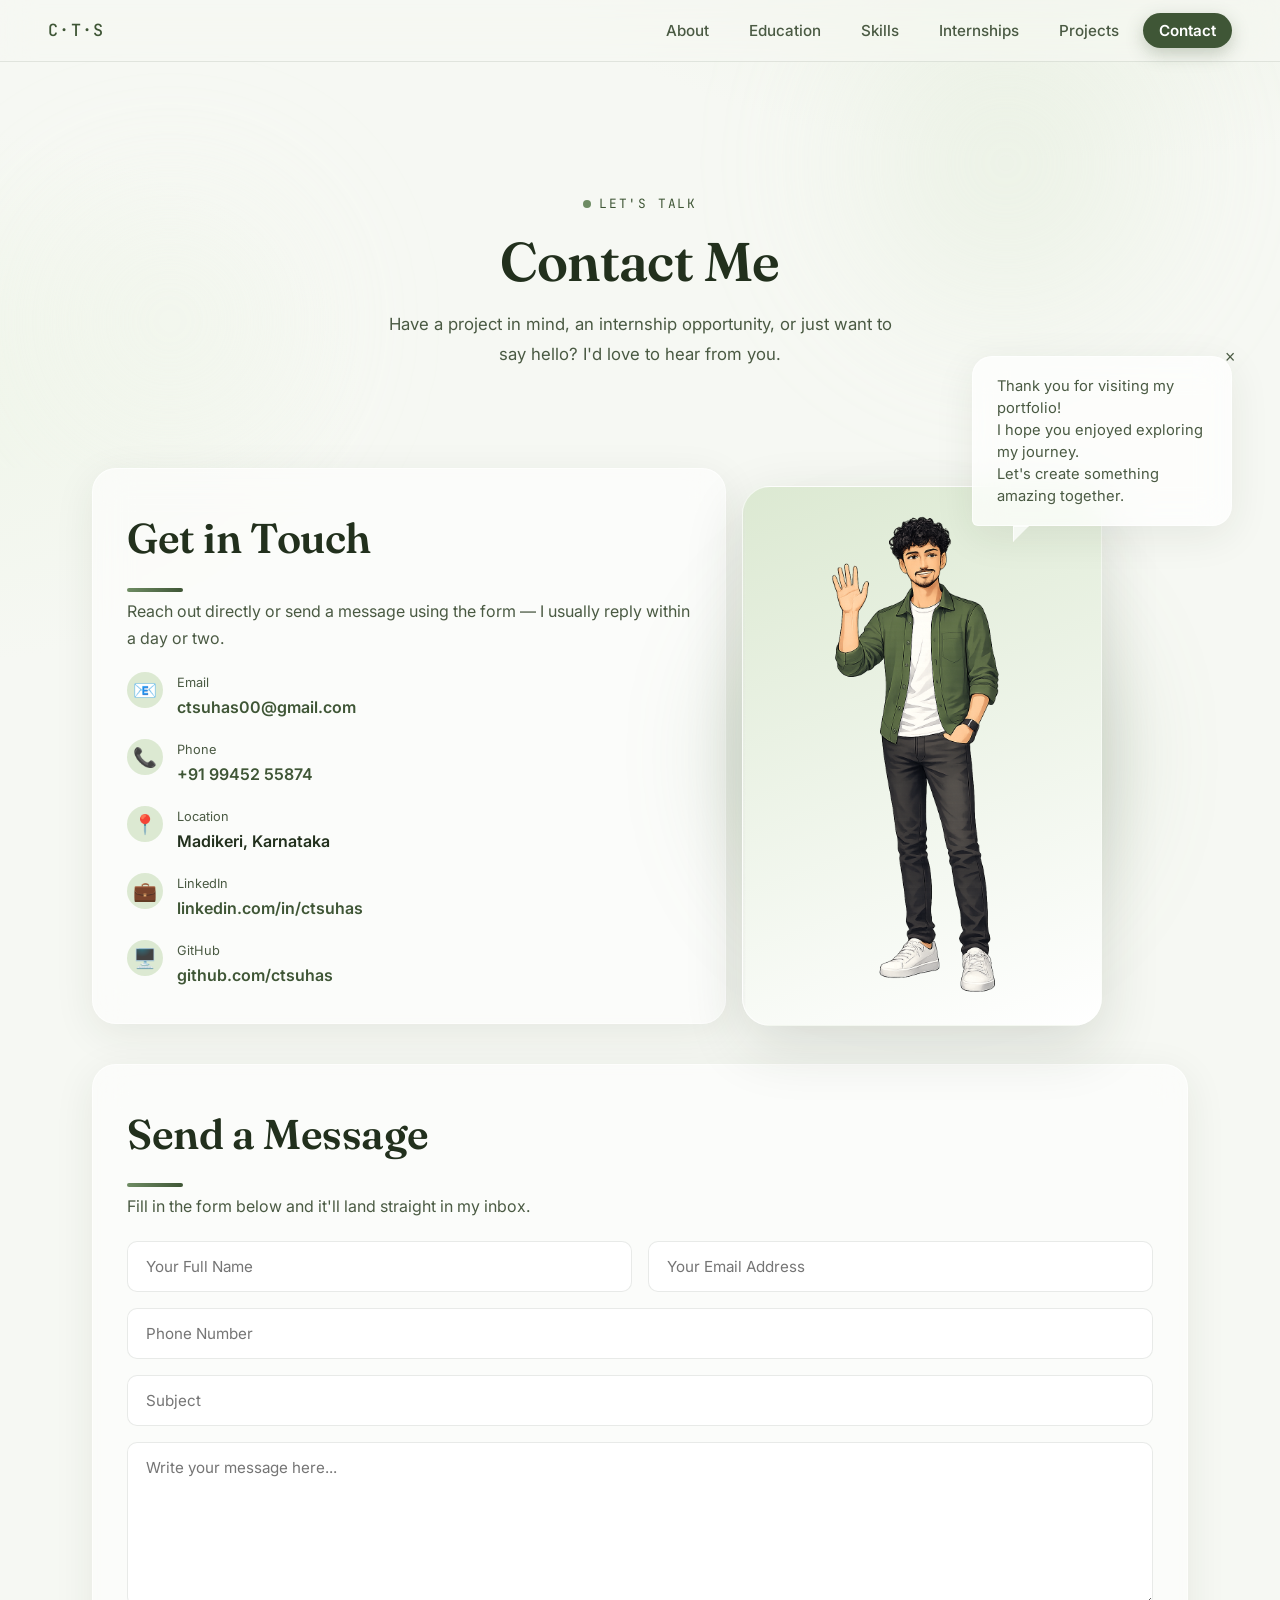
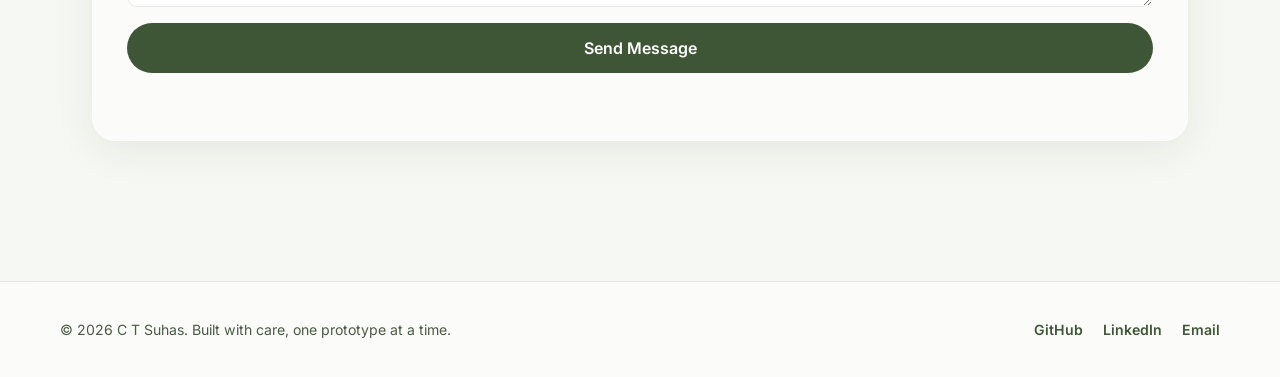
==== commit fbe739c3: "Add portfolio favicon" ====
--- a/contact.html
+++ b/contact.html
@@ -146,10 +146,12 @@
 
         <input type="tel" name="phone" placeholder="Phone Number" required>
 
+        <input type="text" name="subject" placeholder="Subject" required>
+
         <textarea name="message" rows="7" placeholder="Write your message here..." required></textarea>
 
-        <button type="submit">Send Message</button>
-        <p class="form-status" id="formStatus"></p>
+        <button type="submit" id="contactSubmitBtn">Send Message</button>
+        <p class="form-status" id="formStatus" role="status" aria-live="polite"></p>
       </form>
     </section>
 
@@ -171,14 +173,117 @@
 
 <script src="script.js"></script>
 <script>
-  // Contact-form submit feedback (progressive enhancement — form still works without JS)
-  const form = document.getElementById('contactForm');
-  const status = document.getElementById('formStatus');
-  if (form && status){
-    form.addEventListener('submit', () => {
+  /* Contact form: validation + Formspree submission + loading/success/error
+     states + duplicate-submit prevention. Progressive enhancement — if JS
+     fails to load, the form still submits normally via its action/method.
+
+     >>> YOUR FORMSPREE ENDPOINT GOES ON THE <form> TAG ABOVE, IN THE
+     >>> action="..." ATTRIBUTE (currently https://formspree.io/f/mdavabdr).
+     >>> Replace that URL with your own endpoint from formspree.io — nothing
+     >>> in this script needs to change. */
+  (() => {
+    const form = document.getElementById('contactForm');
+    const status = document.getElementById('formStatus');
+    const submitBtn = document.getElementById('contactSubmitBtn');
+    if (!form || !status || !submitBtn) return;
+
+    const fields = {
+      name: form.querySelector('[name="name"]'),
+      email: form.querySelector('[name="email"]'),
+      phone: form.querySelector('[name="phone"]'),
+      subject: form.querySelector('[name="subject"]'),
+      message: form.querySelector('[name="message"]')
+    };
+
+    const emailPattern = /^[^\s@]+@[^\s@]+\.[^\s@]+$/;
+    const phonePattern = /^[0-9+\-\s()]{7,}$/;
+
+    let isSubmitting = false;
+    const defaultBtnText = submitBtn.textContent;
+
+    const setFieldError = (field, message) => {
+      field.style.borderColor = message ? '#B4432E' : '';
+      field.style.boxShadow = message ? '0 0 0 4px rgba(180,67,46,0.12)' : '';
+    };
+
+    const validate = () => {
+      let firstInvalid = null;
+      let ok = true;
+
+      const checks = [
+        [fields.name, fields.name.value.trim().length > 1],
+        [fields.email, emailPattern.test(fields.email.value.trim())],
+        [fields.phone, phonePattern.test(fields.phone.value.trim())],
+        [fields.subject, fields.subject.value.trim().length > 2],
+        [fields.message, fields.message.value.trim().length > 9]
+      ];
+
+      checks.forEach(([field, valid]) => {
+        setFieldError(field, valid ? '' : 'invalid');
+        if (!valid){
+          ok = false;
+          if (!firstInvalid) firstInvalid = field;
+        }
+      });
+
+      if (!ok && firstInvalid) firstInvalid.focus();
+      return ok;
+    };
+
+    // Clear a field's error state as soon as the person fixes it
+    Object.values(fields).forEach(field => {
+      field.addEventListener('input', () => setFieldError(field, ''));
+    });
+
+    form.addEventListener('submit', async (e) => {
+      e.preventDefault();
+
+      if (isSubmitting) return; // duplicate-submit guard
+
+      status.textContent = '';
+      status.style.color = '';
+
+      if (!validate()){
+        status.textContent = 'Please fill in every field correctly before sending.';
+        status.style.color = '#B4432E';
+        return;
+      }
+
+      isSubmitting = true;
+      submitBtn.disabled = true;
+      submitBtn.textContent = 'Sending…';
       status.textContent = 'Sending your message…';
+      status.style.color = '';
+
+      try {
+        const response = await fetch(form.action, {
+          method: 'POST',
+          body: new FormData(form),
+          headers: { 'Accept': 'application/json' }
+        });
+
+        if (response.ok){
+          status.textContent = 'Thanks — your message is on its way. I\'ll reply soon!';
+          status.style.color = 'var(--sage-deep)';
+          form.reset();
+        } else {
+          const data = await response.json().catch(() => null);
+          const errorMsg = data && data.errors && data.errors.length
+            ? data.errors.map(err => err.message).join(', ')
+            : 'Something went wrong sending your message. Please try again.';
+          status.textContent = errorMsg;
+          status.style.color = '#B4432E';
+        }
+      } catch (err) {
+        status.textContent = 'Network error — please check your connection and try again.';
+        status.style.color = '#B4432E';
+      } finally {
+        isSubmitting = false;
+        submitBtn.disabled = false;
+        submitBtn.textContent = defaultBtnText;
+      }
     });
-  }
+  })();
 </script>
 </body>
 </html>
--- a/style.css
+++ b/style.css
@@ -1782,4 +1782,204 @@
   .hero-name{ font-size:2.2rem; }
   .btn{ width:100%; }
   .hero-actions{ flex-direction:column; }
-}+}
+/* =====================================================================
+   ADDITIONAL MOBILE & TABLET REFINEMENTS
+   Everything above this line is unchanged from the original file.
+   Desktop (1024px and up) is not affected by anything below — these
+   rules only ever fire under a max-width query, and later source order
+   lets them safely refine the existing @media blocks above without
+   editing a single line of them.
+===================================================================== */
+
+/* Belt-and-suspenders: guarantee no horizontal scrollbar can ever
+   appear, on top of the existing body{overflow-x:hidden}. */
+html{
+  overflow-x:hidden;
+}
+
+/* Timeline (Education) and expandable-card (Internships/Activities)
+   headers put a title, a no-wrap date/duration, and a chevron in one
+   flex row. On phones narrower than ~640px a long institution/company
+   name plus a nowrap date can squeeze together uncomfortably. This
+   makes the title take its own line first, with the date + chevron
+   flowing onto a second line beneath it — same accordion, same click
+   behavior, just readable at any width. */
+@media (max-width:640px){
+  .timeline-header,
+  .expand-header{
+    flex-wrap:wrap;
+  }
+
+  .timeline-header > div,
+  .expand-header > div{
+    flex:1 1 100%;
+  }
+
+  .timeline-meta,
+  .expand-meta{
+    white-space:normal;
+  }
+}
+
+/* Contact info list: protect against a long email address or URL ever
+   forcing the row wider than the viewport on very narrow phones. */
+@media (max-width:480px){
+  .contact-info-item{
+    min-width:0;
+  }
+  .contact-info-item > div{
+    min-width:0;
+    overflow-wrap:break-word;
+    word-break:break-word;
+  }
+}
+
+/* Small-phone pass (iPhone SE / older Android widths). Tightens outer
+   padding a touch further and gives the speech bubbles an explicit
+   viewport-relative ceiling so they can never overflow the screen. */
+@media (max-width:380px){
+  .hero{ padding:110px 16px 36px; }
+  .container{ padding:0 16px; }
+  .section{ padding:64px 0 16px; }
+
+  .hero-avatar-bubble,
+  .contact-avatar-bubble{
+    max-width:calc(100vw - 48px);
+  }
+
+  .project-row,
+  .about-card,
+  .skill-card,
+  .contact-info-card,
+  .contact-form-card{
+    padding:20px;
+  }
+}
+
+/* =====================================================================
+   RESPONSIVE PASS — additive only (see earlier notes below for the
+   avatar-position and bubble-overflow fixes). Nothing above this line
+   is edited; desktop (1025px+) is untouched everywhere in this block.
+===================================================================== */
+
+@media (min-width:769px) and (max-width:1024px){
+  .hero-avatar{
+    position:relative;
+    left:auto; right:auto; top:auto; bottom:auto;
+    margin:0 auto;
+  }
+}
+
+@media (max-width:1024px){
+  .contact-avatar{
+    position:relative;
+    left:auto;
+    top:auto;
+    margin:0 auto;
+  }
+}
+
+@media (max-width:768px){
+  .contact-avatar-bubble{
+    left:50%;
+    transform:translate(-50%, 8px);
+    width:min(240px, calc(100vw - 80px));
+  }
+  .contact-avatar-bubble.is-visible{
+    transform:translate(-50%, 0);
+  }
+}
+
+@media (max-width:768px){
+  .hero-visual-deco{ display:none; }
+}
+
+@media (max-width:900px){
+  .nav-toggle{ display:flex; }
+
+  .nav-links{
+    position:fixed;
+    top:64px; right:20px; left:20px;
+    flex-direction:column;
+    align-items:stretch;
+    background:var(--glass-strong);
+    backdrop-filter:blur(20px);
+    border:1px solid var(--glass-border);
+    border-radius:var(--radius-md);
+    padding:14px;
+    box-shadow:var(--shadow-lift);
+    gap:4px;
+    max-height:0;
+    overflow:hidden;
+    opacity:0;
+    transition:max-height 0.4s var(--ease), opacity 0.3s var(--ease);
+  }
+
+  .nav-links.is-open{
+    max-height:400px;
+    opacity:1;
+  }
+
+  .nav-links li a{ display:block; text-align:center; padding:12px; }
+}
+
+/* ---------------------------------------------------------------------
+   Hamburger icon → X animation. Purely visual, driven by the .is-open
+   class already toggled on #navToggle by the small script.js addition
+   below (initMobileNav previously toggled the class only on #navLinks;
+   now it also mirrors that state onto the button itself).
+--------------------------------------------------------------------- */
+@media (max-width:900px){
+  .nav-toggle span{
+    transition:transform 0.3s var(--ease), opacity 0.2s var(--ease);
+  }
+  .nav-toggle.is-open span:nth-child(1){
+    transform:translateY(7px) rotate(45deg);
+  }
+  .nav-toggle.is-open span:nth-child(2){
+    opacity:0;
+  }
+  .nav-toggle.is-open span:nth-child(3){
+    transform:translateY(-7px) rotate(-45deg);
+  }
+}
+
+/* ---------------------------------------------------------------------
+   Hero stats: on phones, group the 4 stat blocks into one glass card
+   as a 2x2 grid (matches the reference layout) instead of a loose
+   wrapped row. Desktop's flex/inline layout is untouched — this only
+   changes the container at ≤600px.
+--------------------------------------------------------------------- */
+@media (max-width:600px){
+  .hero-stats{
+    display:grid;
+    grid-template-columns:1fr 1fr;
+    gap:0;
+    background:var(--glass);
+    backdrop-filter:blur(16px);
+    border:1px solid var(--glass-border);
+    border-radius:var(--radius-lg);
+    box-shadow:var(--shadow-soft);
+    padding:22px 10px;
+  }
+  .stat{
+    align-items:center;
+    text-align:center;
+    padding:14px 8px;
+  }
+  .stat:nth-child(-n+2){
+    border-bottom:1px solid var(--line);
+    padding-bottom:20px;
+    margin-bottom:6px;
+  }
+  .stat:nth-child(odd){
+    border-right:1px solid var(--line);
+  }
+}
+
+/* ---------------------------------------------------------------------
+   Contact form: new Subject field reuses the existing input styling
+   (.contact-form input), no new rules needed — listed here only so
+   it's clear nothing extra had to be added for it to look right.
+--------------------------------------------------------------------- */
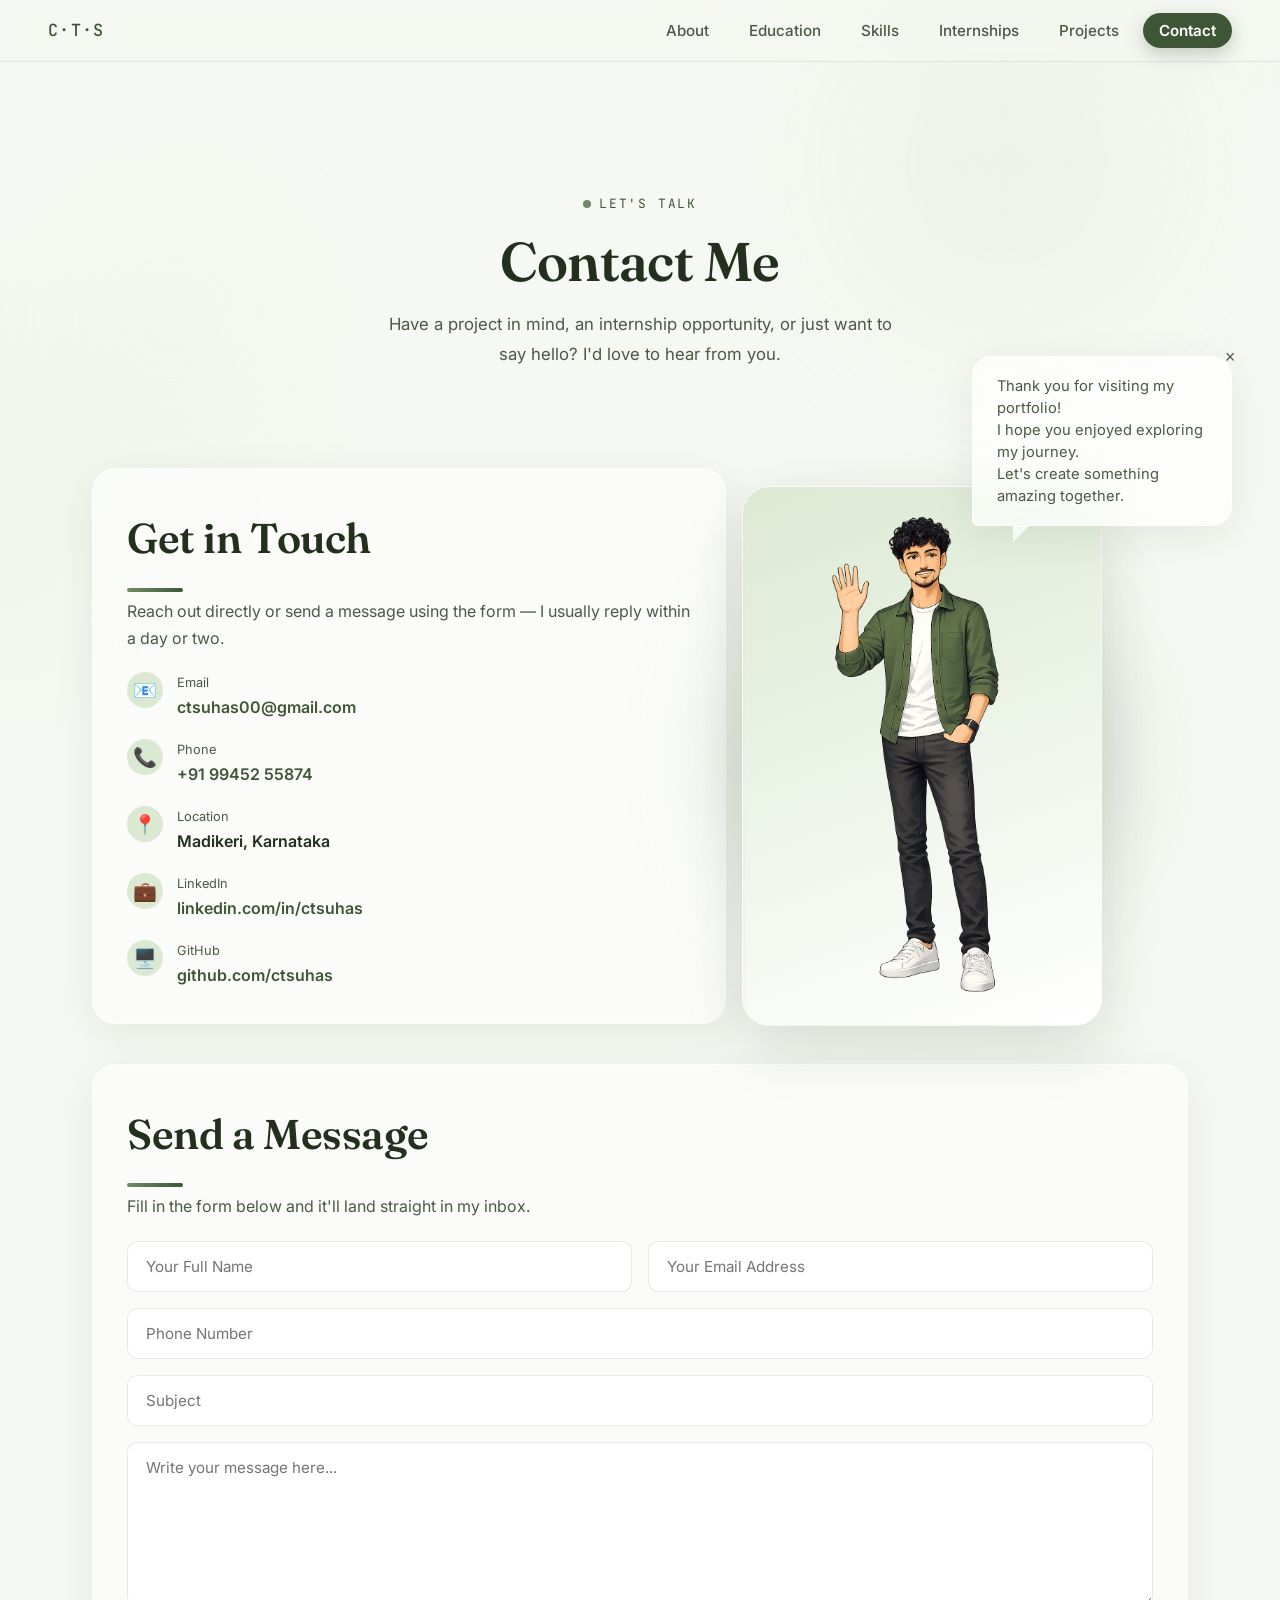
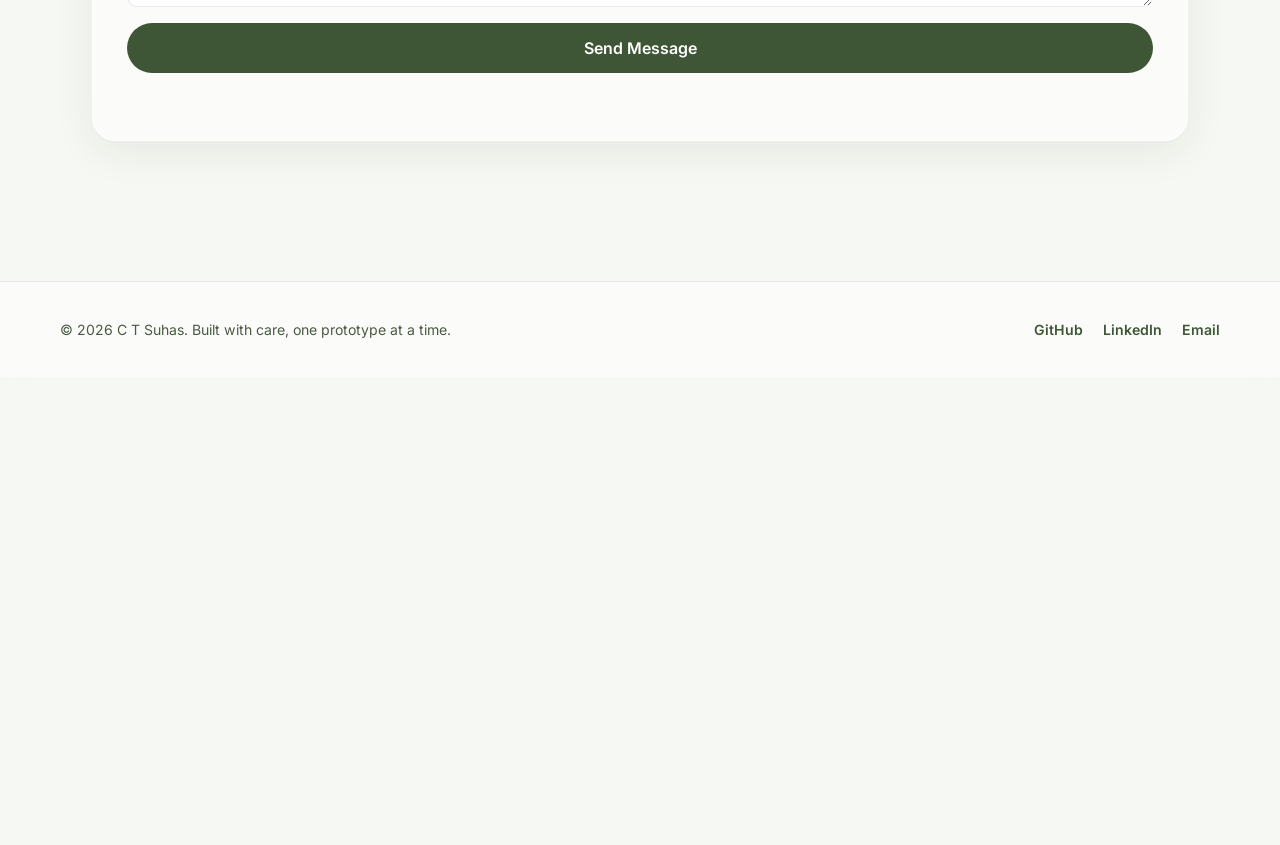
==== commit 145ae1f5: "Add portfolio favicon" ====
--- a/contact.html
+++ b/contact.html
@@ -286,4 +286,7 @@
   })();
 </script>
 </body>
-</html>+</html>
+
+<link rel="stylesheet" href="mobile.css">
+<header class="hero" style="min-height:52vh; padding-top:10px;"></header>
--- a/style.css
+++ b/style.css
@@ -1783,203 +1783,3 @@
   .btn{ width:100%; }
   .hero-actions{ flex-direction:column; }
 }
-/* =====================================================================
-   ADDITIONAL MOBILE & TABLET REFINEMENTS
-   Everything above this line is unchanged from the original file.
-   Desktop (1024px and up) is not affected by anything below — these
-   rules only ever fire under a max-width query, and later source order
-   lets them safely refine the existing @media blocks above without
-   editing a single line of them.
-===================================================================== */
-
-/* Belt-and-suspenders: guarantee no horizontal scrollbar can ever
-   appear, on top of the existing body{overflow-x:hidden}. */
-html{
-  overflow-x:hidden;
-}
-
-/* Timeline (Education) and expandable-card (Internships/Activities)
-   headers put a title, a no-wrap date/duration, and a chevron in one
-   flex row. On phones narrower than ~640px a long institution/company
-   name plus a nowrap date can squeeze together uncomfortably. This
-   makes the title take its own line first, with the date + chevron
-   flowing onto a second line beneath it — same accordion, same click
-   behavior, just readable at any width. */
-@media (max-width:640px){
-  .timeline-header,
-  .expand-header{
-    flex-wrap:wrap;
-  }
-
-  .timeline-header > div,
-  .expand-header > div{
-    flex:1 1 100%;
-  }
-
-  .timeline-meta,
-  .expand-meta{
-    white-space:normal;
-  }
-}
-
-/* Contact info list: protect against a long email address or URL ever
-   forcing the row wider than the viewport on very narrow phones. */
-@media (max-width:480px){
-  .contact-info-item{
-    min-width:0;
-  }
-  .contact-info-item > div{
-    min-width:0;
-    overflow-wrap:break-word;
-    word-break:break-word;
-  }
-}
-
-/* Small-phone pass (iPhone SE / older Android widths). Tightens outer
-   padding a touch further and gives the speech bubbles an explicit
-   viewport-relative ceiling so they can never overflow the screen. */
-@media (max-width:380px){
-  .hero{ padding:110px 16px 36px; }
-  .container{ padding:0 16px; }
-  .section{ padding:64px 0 16px; }
-
-  .hero-avatar-bubble,
-  .contact-avatar-bubble{
-    max-width:calc(100vw - 48px);
-  }
-
-  .project-row,
-  .about-card,
-  .skill-card,
-  .contact-info-card,
-  .contact-form-card{
-    padding:20px;
-  }
-}
-
-/* =====================================================================
-   RESPONSIVE PASS — additive only (see earlier notes below for the
-   avatar-position and bubble-overflow fixes). Nothing above this line
-   is edited; desktop (1025px+) is untouched everywhere in this block.
-===================================================================== */
-
-@media (min-width:769px) and (max-width:1024px){
-  .hero-avatar{
-    position:relative;
-    left:auto; right:auto; top:auto; bottom:auto;
-    margin:0 auto;
-  }
-}
-
-@media (max-width:1024px){
-  .contact-avatar{
-    position:relative;
-    left:auto;
-    top:auto;
-    margin:0 auto;
-  }
-}
-
-@media (max-width:768px){
-  .contact-avatar-bubble{
-    left:50%;
-    transform:translate(-50%, 8px);
-    width:min(240px, calc(100vw - 80px));
-  }
-  .contact-avatar-bubble.is-visible{
-    transform:translate(-50%, 0);
-  }
-}
-
-@media (max-width:768px){
-  .hero-visual-deco{ display:none; }
-}
-
-@media (max-width:900px){
-  .nav-toggle{ display:flex; }
-
-  .nav-links{
-    position:fixed;
-    top:64px; right:20px; left:20px;
-    flex-direction:column;
-    align-items:stretch;
-    background:var(--glass-strong);
-    backdrop-filter:blur(20px);
-    border:1px solid var(--glass-border);
-    border-radius:var(--radius-md);
-    padding:14px;
-    box-shadow:var(--shadow-lift);
-    gap:4px;
-    max-height:0;
-    overflow:hidden;
-    opacity:0;
-    transition:max-height 0.4s var(--ease), opacity 0.3s var(--ease);
-  }
-
-  .nav-links.is-open{
-    max-height:400px;
-    opacity:1;
-  }
-
-  .nav-links li a{ display:block; text-align:center; padding:12px; }
-}
-
-/* ---------------------------------------------------------------------
-   Hamburger icon → X animation. Purely visual, driven by the .is-open
-   class already toggled on #navToggle by the small script.js addition
-   below (initMobileNav previously toggled the class only on #navLinks;
-   now it also mirrors that state onto the button itself).
---------------------------------------------------------------------- */
-@media (max-width:900px){
-  .nav-toggle span{
-    transition:transform 0.3s var(--ease), opacity 0.2s var(--ease);
-  }
-  .nav-toggle.is-open span:nth-child(1){
-    transform:translateY(7px) rotate(45deg);
-  }
-  .nav-toggle.is-open span:nth-child(2){
-    opacity:0;
-  }
-  .nav-toggle.is-open span:nth-child(3){
-    transform:translateY(-7px) rotate(-45deg);
-  }
-}
-
-/* ---------------------------------------------------------------------
-   Hero stats: on phones, group the 4 stat blocks into one glass card
-   as a 2x2 grid (matches the reference layout) instead of a loose
-   wrapped row. Desktop's flex/inline layout is untouched — this only
-   changes the container at ≤600px.
---------------------------------------------------------------------- */
-@media (max-width:600px){
-  .hero-stats{
-    display:grid;
-    grid-template-columns:1fr 1fr;
-    gap:0;
-    background:var(--glass);
-    backdrop-filter:blur(16px);
-    border:1px solid var(--glass-border);
-    border-radius:var(--radius-lg);
-    box-shadow:var(--shadow-soft);
-    padding:22px 10px;
-  }
-  .stat{
-    align-items:center;
-    text-align:center;
-    padding:14px 8px;
-  }
-  .stat:nth-child(-n+2){
-    border-bottom:1px solid var(--line);
-    padding-bottom:20px;
-    margin-bottom:6px;
-  }
-  .stat:nth-child(odd){
-    border-right:1px solid var(--line);
-  }
-}
-
-/* ---------------------------------------------------------------------
-   Contact form: new Subject field reuses the existing input styling
-   (.contact-form input), no new rules needed — listed here only so
-   it's clear nothing extra had to be added for it to look right.
---------------------------------------------------------------------- */
--- a/mobile.css
+++ b/mobile.css
@@ -0,0 +1,338 @@
+/* ==========================================================
+   C T SUHAS PORTFOLIO
+   MOBILE RESPONSIVE STYLESHEET
+   Target: Phones up to 430px wide
+   ----------------------------------------------------------
+   This file is intended to be loaded AFTER style.css.
+   It simplifies the mobile interface:
+   - Removes hero avatar, speech bubble and scroll cue
+   - Stacks hero content
+   - Full-width buttons
+   - 2x2 stats card
+   - Single-column sections
+   - Cleaner spacing
+   ========================================================== */
+
+@media screen and (max-width:430px){
+
+html,body{
+    overflow-x:hidden;
+    width:100%;
+    height:auto !important;
+    min-height:auto !important;
+}
+
+.container{
+    padding:0 18px;
+}
+
+.section{
+    padding:64px 0 24px;
+}
+
+.scroll-cue,
+.hero-avatar,
+.hero-avatar-mobile-toggle,
+.hero-avatar-bubble,
+.hero-visual-deco,
+.contact-avatar,
+.contact-avatar-mobile-toggle,
+.contact-avatar-bubble{
+    display:none !important;
+}
+
+.hero{
+    min-height:auto;
+    padding:96px 20px 36px;
+}
+
+.hero-inner{
+    display:flex;
+    flex-direction:column;
+    gap:28px;
+}
+
+.hero-copy{
+    text-align:center;
+}
+
+.hero-name{
+    font-size:2.7rem;
+    line-height:1.05;
+}
+
+.hero-role{
+    font-size:1rem;
+}
+
+.hero-intro{
+    max-width:100%;
+    text-align:center;
+}
+
+.hero-actions{
+    display:flex;
+    flex-direction:column;
+    gap:14px;
+    margin-bottom:32px;
+}
+
+.hero-actions .btn{
+    width:100%;
+}
+
+.hero-stats{
+    display:grid;
+    grid-template-columns:1fr 1fr;
+    gap:0;
+    background:var(--glass);
+    border:1px solid var(--glass-border);
+    border-radius:20px;
+    overflow:hidden;
+    backdrop-filter:blur(20px);
+}
+
+.stat{
+    align-items:center;
+    text-align:center;
+    padding:18px 8px;
+}
+
+.stat:nth-child(-n+2){
+    border-bottom:1px solid var(--line);
+}
+
+.stat:nth-child(odd){
+    border-right:1px solid var(--line);
+}
+
+.nav-toggle{
+    display:flex;
+}
+
+.nav-links{
+    position: fixed;
+    top: 60px;
+    left: 240px;
+    right: 16px;
+    width: 180px;
+    display: flex;
+    flex-direction: column;
+
+    background: #ffffff;          /* Solid white */
+    border: 1px solid rgba(0,0,0,0.08);
+
+    border-radius: 18px;
+
+    box-shadow: 0 12px 30px rgba(0,0,0,0.12);
+
+    backdrop-filter: none;
+    -webkit-backdrop-filter: none;
+
+    max-height: 0;
+    overflow: hidden;
+
+    opacity: 0;
+    transition: all 0.35s ease;
+}
+
+.nav-links.is-open{
+    max-height: 75vh;
+    opacity: 1;
+    overflow-y: auto;
+}
+
+.nav-links li a{
+    display:block;
+    text-align:center;
+    padding:14px;
+}
+
+.about-grid,
+.skills-grid,
+.contact-top-grid{
+    display:grid;
+    grid-template-columns:1fr;
+    gap:20px;
+}
+
+.timeline-header,
+.expand-header{
+    flex-wrap:wrap;
+}
+
+.timeline-header>div,
+.expand-header>div{
+    flex:1 1 100%;
+}
+
+.timeline-meta,
+.expand-meta{
+    white-space:normal;
+}
+
+.project-row{
+    padding:20px;
+}
+
+.form-row{
+    grid-template-columns:1fr;
+}
+
+.footer-inner{
+    flex-direction:column;
+    text-align:center;
+    gap:14px;
+}
+
+img{
+    max-width:100%;
+    height:auto;
+}
+
+}
+
+/* ===========================
+   CONTACT PAGE - MOBILE
+=========================== */
+
+@media screen and (max-width:430px){
+
+/* Hero */
+
+.hero{
+    min-height:28vh !important;
+    padding-top:68px !important;
+    padding-bottom:18px !important;
+}
+
+.hero-copy{
+    margin-bottom:8px;
+}
+
+.hero-copy .eyebrow{
+    margin-bottom:8px;
+}
+
+.hero-copy h1{
+    font-size:2.3rem;
+    margin-bottom:10px;
+}
+
+.hero-copy p{
+    font-size:.92rem;
+    line-height:1.6;
+    margin-bottom:0;
+}
+
+/* Main */
+
+main.container{
+    padding-top:8px !important;
+    min-height:auto !important;
+    height:auto !important;
+}
+
+/* Contact Section */
+
+.contact{
+    margin-top:0;
+    padding-top:0;
+}
+
+.contact-top-grid{
+    gap:16px;
+}
+
+/* Contact Cards */
+
+.contact-card{
+    padding:20px;
+    border-radius:18px;
+    margin-bottom:0;
+}
+
+/* Contact Items */
+
+.contact-item{
+    padding:12px 0;
+}
+
+.contact-item + .contact-item{
+    border-top:1px solid rgba(0,0,0,.06);
+}
+
+/* Icons */
+
+.contact-item-icon{
+    width:42px;
+    height:42px;
+}
+
+/* Form */
+
+.contact-form{
+    margin-top:0;
+}
+
+.form-row{
+    gap:12px;
+}
+
+.contact-form input,
+.contact-form textarea{
+
+    padding:13px 15px;
+
+    border-radius:14px;
+
+}
+
+.contact-form textarea{
+
+    min-height:120px;
+
+}
+
+.contact-form button{
+
+    margin-top:8px;
+
+    padding:14px;
+
+}
+
+/* Social */
+
+.contact-social{
+
+    margin-top:18px;
+
+}
+
+.contact-social a{
+
+    width:44px;
+    height:44px;
+
+}
+
+/* Footer */
+
+.site-footer{
+
+    margin-top:-20px;
+
+}
+
+}
+
+.scroll-progress{
+    position:fixed;
+    top:0;
+    left:0;
+    width:100%;
+    height:0px;
+    background:var(--glass);
+    border-bottom:1px solid var(--glass-border);
+}
